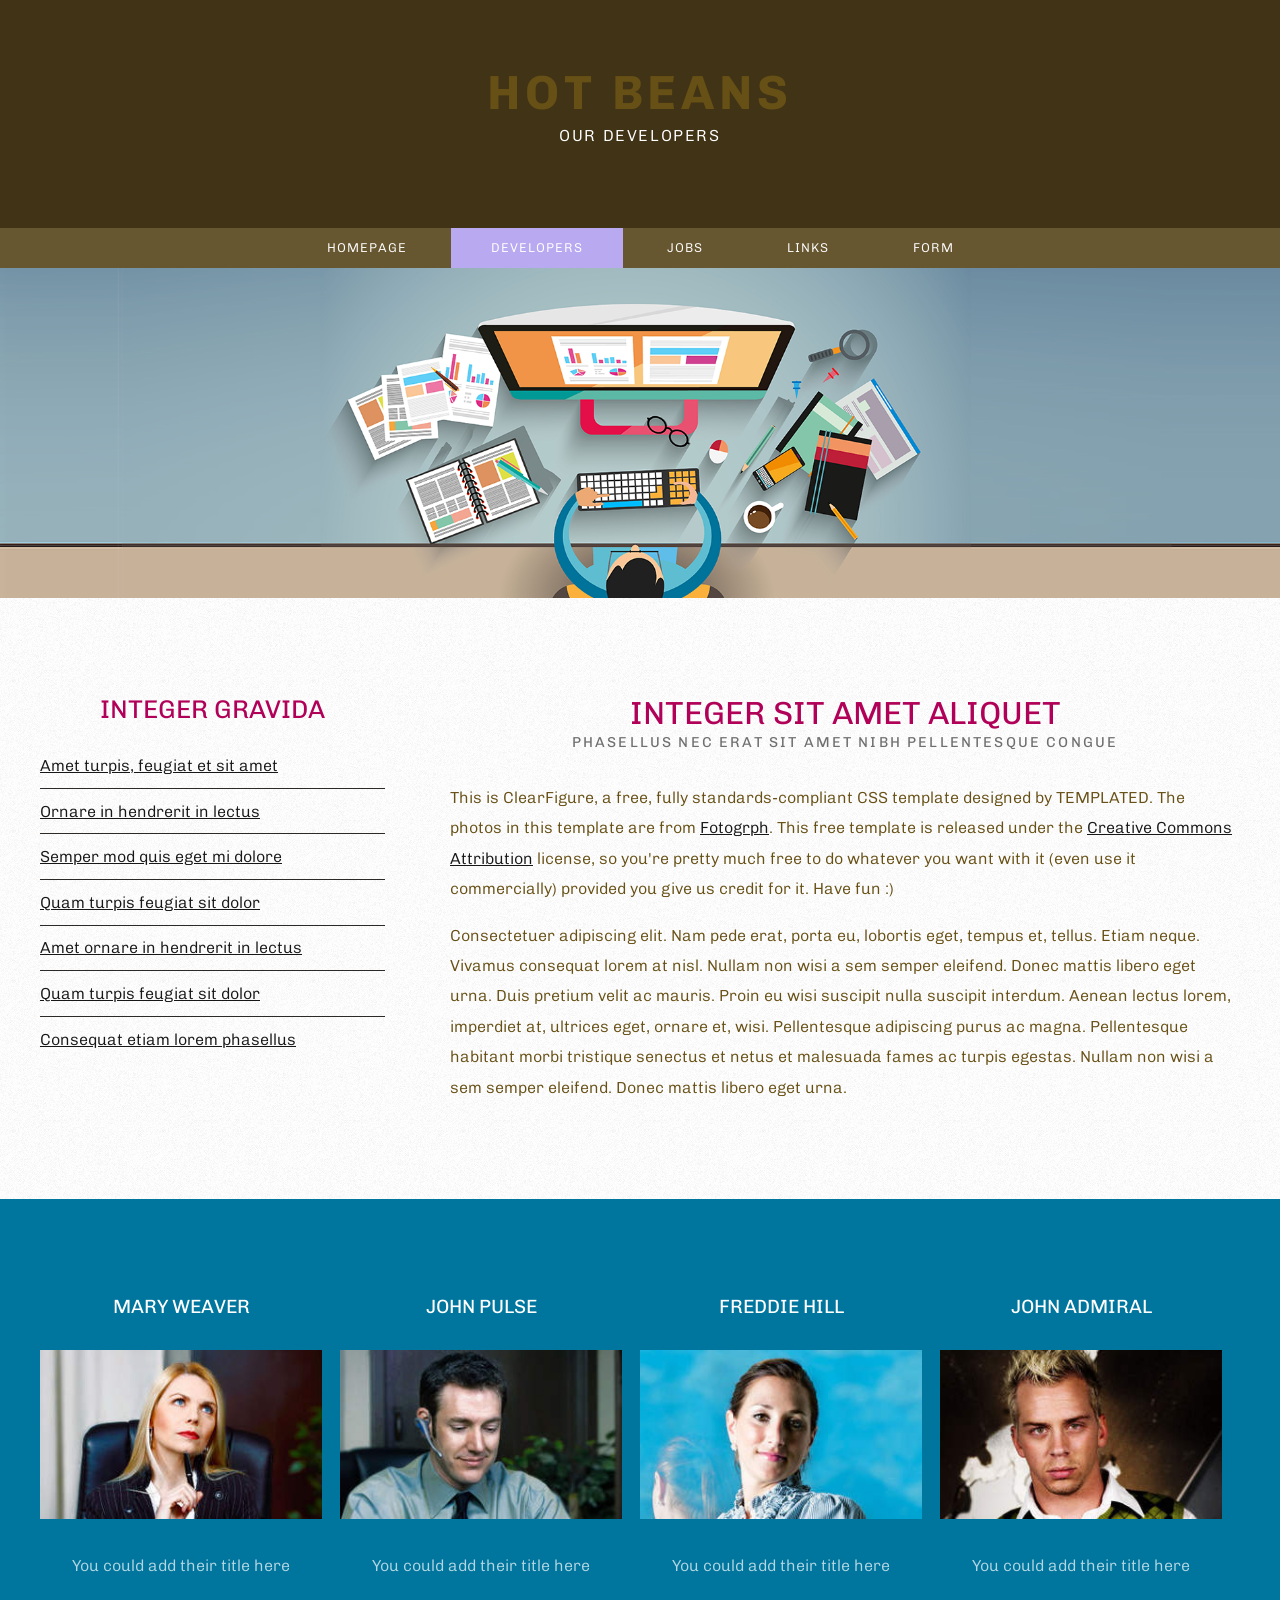
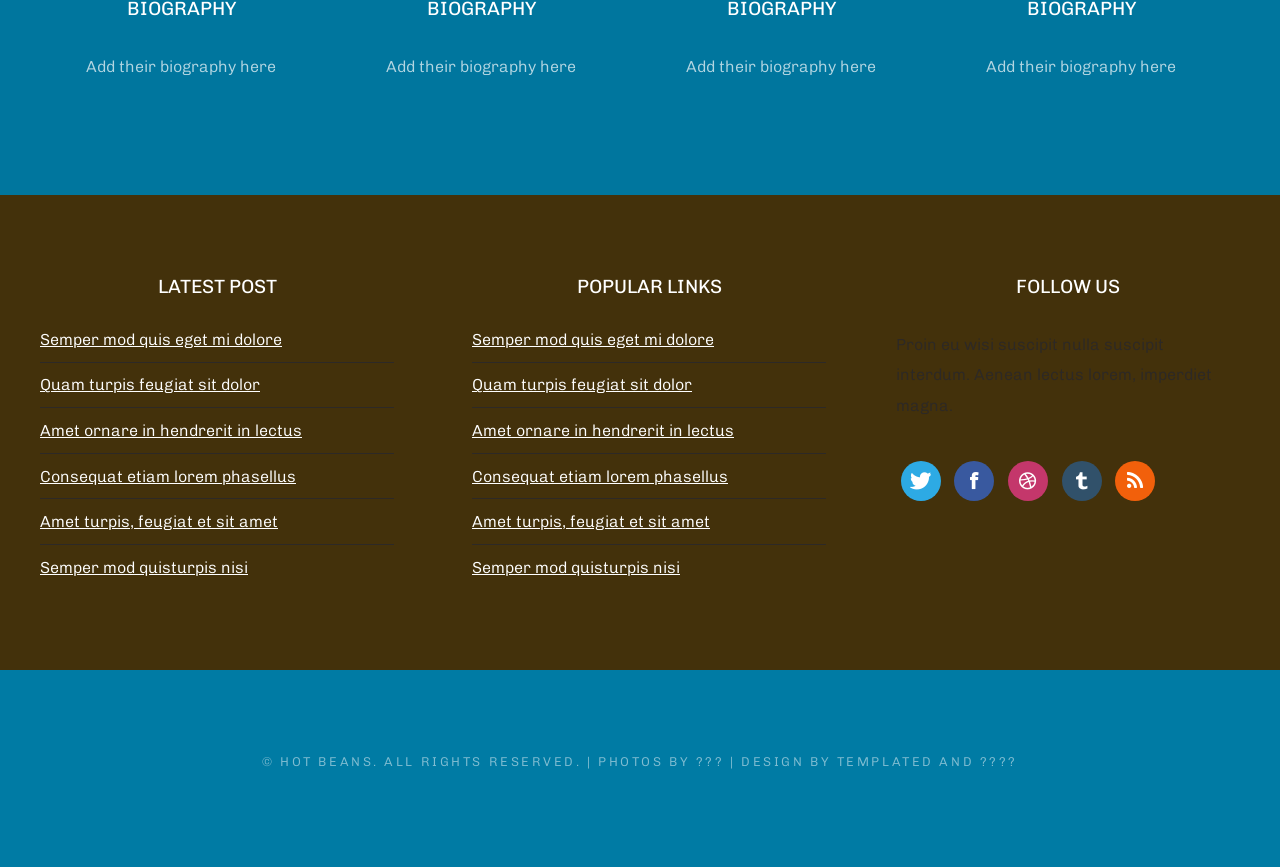
==== Developers.html @ 42147d0a "Add files via upload" ====
<!DOCTYPE html>
<!--
Design by TEMPLATED
http://templated.co
Released for free under the Creative Commons Attribution License

Name       : ClearFigure 
Description: A two-column, fixed-width design with dark color scheme.
Version    : 1.0
Released   : 20140310
-->
<html lang="en">
<head>
<meta http-equiv="Content-Type" content="text/html; charset=utf-8">
<title>Developers</title>
<meta name="keywords" content="">
<meta name="description" content="">
<link href="http://fonts.googleapis.com/css?family=Chivo:400,900" rel="stylesheet">
<link href="default.css" rel="stylesheet" type="text/css" media="all">
<link href="fonts.css" rel="stylesheet" type="text/css" media="all">
</head>
<body>
<div id="wrapper">
	<div id="header-wrapper">
		<div id="header" class="container">
			<div id="logo">
				<h1>Hot Beans</h1>
				<p>Our Developers</p>
			</div>
		</div>
	</div>
	<div id="menu-wrapper">
		<div id="menu" class="container">
			<ul>
				<li><a href="index.html">Homepage</a></li>
				<li class="current_page_item"><a href="Developers.html">Developers</a></li>
				<li><a href="Jobs.html">Jobs</a></li>
				<li><a href="Links.html">Links</a></li>
				<li><a href="Form.html">Form</a></li>
			</ul>
		</div>
		<!-- end #menu --> 
	</div>
	<div id="banner"></div>
	<div id="page" class="container">
		<div id="content">
			<div class="title">
				<h2>Integer sit amet aliquet</h2>
				<span class="byline">Phasellus nec erat sit amet nibh pellentesque congue</span> </div>
			<p>This is ClearFigure, a free, fully standards-compliant CSS template designed by TEMPLATED. The photos in this template are from <a href="http://fotogrph.com/"> Fotogrph</a>. This free template is released under the <a href="http://templated.co/license">Creative Commons Attribution</a> license, so you're pretty much free to do whatever you want with it (even use it commercially) provided you give us credit for it. Have fun :) </p>
			<p>Consectetuer adipiscing elit. Nam pede erat, porta eu, lobortis eget, tempus et, tellus. Etiam neque. Vivamus consequat lorem at nisl. Nullam non wisi a sem semper eleifend. Donec mattis libero eget urna. Duis pretium velit ac mauris. Proin eu wisi suscipit nulla suscipit interdum. Aenean lectus lorem, imperdiet at, ultrices eget, ornare et, wisi. Pellentesque adipiscing purus ac magna. Pellentesque habitant morbi tristique senectus et netus et malesuada fames ac turpis egestas.  Nullam non wisi a sem semper eleifend. Donec mattis libero eget urna. </p>
		</div>
		<div id="sidebar">
			<div class="box2">
				<div class="title">
					<h2>Integer gravida</h2>
				</div>
				<ul class="style2">
					<li><a href="#">Amet turpis, feugiat et sit amet</a></li>
					<li><a href="#">Ornare in hendrerit in lectus</a></li>
					<li><a href="#">Semper mod quis eget mi dolore</a></li>
					<li><a href="#">Quam turpis feugiat sit dolor</a></li>
					<li><a href="#">Amet ornare in hendrerit in lectus</a></li>
					<li><a href="#">Quam turpis feugiat sit dolor</a></li>
					<li><a href="#">Consequat etiam lorem phasellus</a></li>
				</ul>
			</div>
		</div>
	</div>
</div>
	<div id="portfolio-wrapper">
		<div id="portfolio" class="container">
			<div class="column">
				<div class="title">
					<h2 id="MW">Mary Weaver</h2>
				</div>
				<a href="#" class="image image-full"><img src="images/pic02.jpg" alt=""></a>
				<p>You could add their title here</p>
		  
			<div class="title">
					<h2>Biography</h2>
			  </div>
				
			  <p>Add their biography here</p> 
			  </div>
				
			
		
				
			<div class="column">
				<div class="title">
					<h2 id="JP">John Pulse</h2>
				</div>
				<a href="#" class="image image-full"><img src="images/pic03.jpg" alt=""></a>
				<p>You could add their title here</p>
				 
			  <div class="title">
					<h2>Biography</h2>
				</div>
				
				<p>Add their biography here</p> 
				</div>
				
			
				
		
						
			<div class="column">
				<div class="title">
					<h2 id="FH">Freddie Hill</h2>
				</div>
				<a href="#" class="image image-full"><img src="images/pic04.jpg" alt=""></a>
				<p>You could add their title here</p>
				
			  <div class="title">
					<h2>Biography</h2>
				</div>
				
				<p>Add their biography here</p> 
				</div>
				
			
		
						
			<div class="column">
				<div class="title">
					<h2 id="JA">John Admiral</h2>
				</div>
				<a href="#" class="image image-full"><img src="images/pic05.jpg" alt=""></a>
				<p>You could add their title here</p>
				 
				<div class="title">
					<h2>Biography</h2>
				</div>
				
				<p>Add their biography here</p> </div>
				
		</div>
			
		</div>

	
	
<div id="footer-wrapper">
	<div id="footer" class="container">
		<div id="box1">
			<div class="title">
				<h2>Latest Post</h2>
			</div>
			<ul class="style1">
				<li><a href="#">Semper mod quis eget mi dolore</a></li>
				<li><a href="#">Quam turpis feugiat sit dolor</a></li>
				<li><a href="#">Amet ornare in hendrerit in lectus</a></li>
				<li><a href="#">Consequat etiam lorem phasellus</a></li>
				<li><a href="#">Amet turpis, feugiat et sit amet</a></li>
				<li><a href="#">Semper mod quisturpis nisi</a></li>
			</ul>
		</div>
		<div id="box2">
			<div class="title">
				<h2>Popular Links</h2>
			</div>
			<ul class="style1">
				<li><a href="#">Semper mod quis eget mi dolore</a></li>
				<li><a href="#">Quam turpis feugiat sit dolor</a></li>
				<li><a href="#">Amet ornare in hendrerit in lectus</a></li>
				<li><a href="#">Consequat etiam lorem phasellus</a></li>
				<li><a href="#">Amet turpis, feugiat et sit amet</a></li>
				<li><a href="#">Semper mod quisturpis nisi</a></li>
			</ul>
		</div>
		<div id="box3">
			<div class="title">
				<h2>Follow Us</h2>
			</div>
			<p>Proin eu wisi suscipit nulla suscipit interdum. Aenean lectus lorem, imperdiet magna.</p>
			<ul class="contact">
				<li><a href="#" class="icon icon-twitter"><span>Twitter</span></a></li>
				<li><a href="#" class="icon icon-facebook"><span>Facebook</span></a></li>
				<li><a href="#" class="icon icon-dribbble"><span>Dribbble</span></a></li>
				<li><a href="#" class="icon icon-tumblr"><span>Tumblr</span></a></li>
				<li><a href="#" class="icon icon-rss"><span>Pinterest</span></a></li>
			</ul>
		</div>
	</div>
</div>

<div id="copyright" class="container">
	<p>&copy; Hot Beans. All rights reserved. | Photos by ??? | Design by TEMPLATED and ????</p>
</div>
	
</body>
</html>
---- default.css ----
html, body {
	height: 100%;
	
}

body {
    margin: 0px;
    padding: 0px;
    background-color: #007BA4;
    font-family: 'Chivo', sans-serif;
    font-size: 12pt;
    font-weight: 300;
    color: #675015;
}


h1, h2, h3 {
	margin: 0;
	padding: 0;
}

p, ol, ul {
	margin-top: 0px;
}

p {
	line-height: 190%;
}

a {
	color: #171717;
}

a:hover {
	text-decoration: none;
}

a img {
	border: none;
}

	.image
	{
		display: inline-block;
	}
	
		.image img
		{
			display: block;
			width: 100%;
		}

	.image-full
	{
		display: block;
		width: 100%;
		margin: 0 0 2em 0;
	}
	
	.image-left
	{
		float: left;
		margin: 0 2em 2em 0;
	}
	
	.image-centered
	{
		display: block;
		margin: 0 0 2em 0;
	}

		.image-centered img
		{
			margin: 0 auto;
			width: auto;
		}

hr {
	display: none;
}


/*********************************************************************************/
/* List Styles                                                                   */
/*********************************************************************************/

	ul.style1
	{
		margin: 0;
		padding: 0;
		list-style: none;
	}
	
	ul.style1 li
	{
		border-top: solid 1px #2D2926;
		padding: 0.80em 0;
	}
	
	ul.style1 li:first-child
	{
		border-top: 0;
		padding-top: 0;
	}

	ul.style2
	{
		margin: 0;
		padding: 0;
		list-style: none;
	}
	
	ul.style2 li
	{
		border-top: solid 1px #2D2926;
		padding: 0.80em 0;
	}
	
	ul.style2 li:first-child
	{
		border-top: 0;
		padding-top: 0;
	}

/*********************************************************************************/
/* Social Icon Styles                                                            */
/*********************************************************************************/

	ul.contact
	{
		margin: 0;
		padding: 1.5em 0em 2.5em 0em;
		list-style: none;
	}
	
	ul.contact li
	{
		display: inline-block;
		padding: 0em 0.30em;
		font-size: 1em;
	}
	
	ul.contact li span
	{
		display: none;
		margin: 0;
		padding: 0;
	}
	
	ul.contact li a
	{
		color: #FFF;
	}
	
	ul.contact li a:before
	{
		display: inline-block;
		background: #3f3f3f;
		width: 40px;
		height: 40px;
		line-height: 40px;
		border-radius: 20px;
		text-align: center;
		color: #FFFFFF;
	}
	
	ul.contact li a.icon-twitter:before { background: #2DAAE4; }
	ul.contact li a.icon-facebook:before { background: #39599F; }
	ul.contact li a.icon-dribbble:before { background: #C4376B;	}
	ul.contact li a.icon-tumblr:before { background: #31516A; }
	ul.contact li a.icon-rss:before { background: #F2600B; }


/*********************************************************************************/
/* Heading Titles                                                                */
/*********************************************************************************/

	.title
	{
    margin-bottom: 2em;
    text-transform: uppercase;
    text-align: center;
	}

	.title h2
	{
		font-weight: 400;
		font-size: 2em;
		color: #B10058;
	}
	
	.title .byline
	{
		letter-spacing: 0.15em;
		text-transform: uppercase;
		font-weight: 400;
		font-size: 0.90em;
		color: #6F6F6F;
	}

/** WRAPPER */

#wrapper {
	background: #FFFFFF url(images/bg01.png) repeat;
}

#footer-wrapper
{
	background: #0F0F0F;
}

.container {
	width: 1200px;
	margin: 0px auto;
}

.clearfix {
	clear: both;
}


/*********************************************************************************/
/* Wrappers                                                                      */
/*********************************************************************************/

#header-wrapper
{
    overflow: hidden;
    background-size: 100%;
    padding: 2em 0em 2em 0em;
    background-color: #413316;
}


/*********************************************************************************/
/* Header                                                                        */
/*********************************************************************************/

	#header 
	{
		position: relative;
		overflow: hidden;
		text-align: center;
	}

/*********************************************************************************/
/* Logo                                                                          */
/*********************************************************************************/

	#logo 
	{
		width: 500px;
		height: 100px;
		margin: 0 auto;
		padding: 2em 0em;
		text-transform: uppercase;
	}
	
	#logo h1
	{
		letter-spacing: 0.10em;
		font-size: 3em;
	}
	
	#logo p 
	{
		letter-spacing: 0.10em;
		color: #FFF;
	}
	

/*********************************************************************************/
/* Banner                                                                        */
/*********************************************************************************/

	#banner 
	{
    overflow: hidden;
    height: 330px;
    background-repeat: no-repeat;
    background-position: 0px -27px;
    background-image: url(images/banner5.png);
    background-size: cover;
	}
	
	#banner .image
	{
	}
	

/** MENU */

#menu-wrapper
{
    background-color: #675730;
    max-height: 40px;
}

#menu {
	overflow: hidden;
	height: 100px;
}

#menu ul {
    margin: 0;
    padding: 0px 0px 0px 0px;
    list-style: none;
    line-height: normal;
    text-align: center;
    max-height: 40px;
}

#menu li {
    display: inline-block;
    max-height: 40px;
}

#menu a {
    display: block;
    letter-spacing: 1px;
    padding: 0px 40px;
    text-decoration: none;
    text-align: center;
    text-transform: uppercase;
    font-size: 0.80em;
    line-height: 40px;
    border: none;
    color: #FFF;
    max-height: 40px;
}

#menu a:hover, #menu .current_page_item a {
	text-decoration: none;
}

#menu .current_page_item a {
	background: #B9A9F0;
}

/** PAGE */

#page
{
	position: relative;
	overflow: hidden;
	padding: 6em 0em 5em 0em;
}

/** CONTENT */

#content
{
	float: right;
	width: 790px;
}

/*********************************************************************************/
/* Sidebar                                                                       */
/*********************************************************************************/

	#sidebar
	{
		float: left;
		width: 345px;
	}
	
	#sidebar .title h2
	{
		font-size: 1.6em;
	}
	
	#sidebar .box1
	{
		margin-bottom: 3em;
	}


/*********************************************************************************/
/* Copyright                                                                     */
/*********************************************************************************/

	#copyright
	{
		overflow: hidden;
		padding: 5em 0em;
		text-align: center;
	}
	
	#copyright p
	{
		letter-spacing: 0.20em;
		text-align: center;
		text-transform: uppercase;
		font-size: 0.80em;
		color: rgba(255,255,255,.5);
	}
	
	#copyright a
	{
		text-decoration: none;
		color: rgba(255,255,255,.7);
	}

/*********************************************************************************/
/* Welcome                                                                       */
/*********************************************************************************/

	#welcome
	{
		overflow: hidden;
		padding: 5em 0em;
		border-bottom: 1px solid #E5E5E5;
		text-align: center;
	}
	
	#welcome h2
	{
		letter-spacing: 0.20em;
		text-transform: uppercase;
		font-size: 2.6em;
	}
	
	#welcome p
	{
		font-size: 1.3em;
	}

	#welcome .byline
	{
		display: block;
		padding: 0em 0em 1.5em 0em;
		letter-spacing: 0.15em;
		text-transform: uppercase;
		font-weight: 400;
		font-size: 1.2em;
		color: #6F6F6F;
	}

/*********************************************************************************/
/* Portfolio                                                                     */
/*********************************************************************************/

	#portfolio-wrapper
	{
		background: rgba(0,0,0,.04);
		padding: 6em 0em;
		color: rgba(255,255,255,.7);
	}
	
	#portfolio
	{
		overflow: hidden;
	}
	
	#portfolio .title h2
	{
		font-size: 1.2em;
		color: #FFF;
	}

	#portfolio .byline
	{
		font-size: 1em;
		color: #EEA7C1;
	}
	
	
	.column
	{
		width: 282px;
	}
	
.column {
    float: left;
    margin-right: 18px;
	}
	
	
/*********************************************************************************/
/* Footer                                                                        */
/*********************************************************************************/
	
	#footer-wrapper
	{
		overflow: hidden;
		padding: 5em 0em;
		background: #43310B;
	}

	#footer
	{
		color: #2D2926;
	}
	
	#footer .title h2
	{
		font-weight: 400;
		font-size: 1.2em;
		color: #FFFFFF;
	}

	#footer .title
	{
		border-color: #2D2926 !important;
	}
	
	#footer .style1 li
	{
		border-color: #2D2926 !important;
	}
	
	#footer .style1 a
	{
		font-size:1em;
		color: #FFFFFF;
	}
	
	#box1
	{
		float: left;
		width: 354px;
		margin-right: 24px;
		padding-right: 30px;
	}
	
	#box2
	{
		float: left;
		width: 354px;
		margin-left: 24px;
		padding-right: 30px;
	}
	
	#box3
	{
		float: right;
		width: 344px;
		padding-left: 40px;
	}

















	ul li a {
}
.column p {
    text-align: center;
}
.column .button {
    /* [disabled]text-align: center; */
    margin-left: 0px;
    position: relative;
    left: 30px;
}
---- fonts.css ----
@charset 'UTF-8';

@font-face
{
	font-family: 'FontAwesome';
	src: url('fonts/fontawesome-webfont.eot?v=3.0.1');
	src: url('fonts/fontawesome-webfont.eot?#iefix&v=3.0.1') format('embedded-opentype'),
	     url('fonts/fontawesome-webfont.woff?v=3.0.1') format('woff'),
	     url('fonts/fontawesome-webfont.ttf?v=3.0.1') format('truetype'),
	     url('fonts/fontawesome-webfont.svg#FontAwesome') format('svg');
	font-weight: normal;
	font-style: normal;
}

@font-face
{
	font-family: 'Font-Awesome-Social';
	src: url('fonts/fontawesome-social-webfont.eot');
	src: url('fonts/fontawesome-social-webfont.eot?#iefix') format('embedded-opentype'),
	     url('fonts/fontawesome-social-webfont.woff') format('woff'),
		 url('fonts/fontawesome-social-webfont.ttf') format('truetype'),
		 url('fonts/fontawesome-social-webfont.svg#Font-Awesome-More') format('svg');
	font-weight: normal;
	font-style: normal;
}

/*********************************************************************************/
/* Icons                                                                         */
/*********************************************************************************/

	/*
		Powered by:
		
		Font Awesome (http://fortawesome.github.com/Font-Awesome/)
		Font Awesome More (http://gregoryloucas.github.com/Font-Awesome-More/)
	*/

	.icon
	{
		text-decoration: none;
	}

		.icon:before
		{
			font-size: 1.25em;
			text-decoration: none;
			font-family: FontAwesome;
			font-weight: normal;
			font-style: normal;
			-webkit-text-rendering: optimizeLegibility;
			-moz-text-rendering: optimizeLegibility;
			-ms-text-rendering: optimizeLegibility;
			-o-text-rendering: optimizeLegibility;
			text-rendering: optimizeLegibility;
			-webkit-font-smoothing: antialiased;
			-moz-font-smoothing: antialiased;
			-ms-font-smoothing: antialiased;
			-o-font-smoothing: antialiased;
			font-smoothing: antialiased;
			-webkit-font-feature-settings: "liga" 1, "dlig" 1;
			-moz-font-feature-settings: "liga=1, dlig=1";
			-ms-font-feature-settings: "liga" 1, "dlig" 1;
			-o-font-feature-settings: "liga" 1, "dlig" 1;
			font-feature-settings: "liga" 1, "dlig" 1;
		}

		.icon-glass:before                { content: "\f000"; }
		.icon-music:before                { content: "\f001"; }
		.icon-search:before               { content: "\f002"; }
		.icon-envelope:before             { content: "\f003"; }
		.icon-heart:before                { content: "\f004"; }
		.icon-star:before                 { content: "\f005"; }
		.icon-star-empty:before           { content: "\f006"; }
		.icon-user:before                 { content: "\f007"; }
		.icon-film:before                 { content: "\f008"; }
		.icon-th-large:before             { content: "\f009"; }
		.icon-th:before                   { content: "\f00a"; }
		.icon-th-list:before              { content: "\f00b"; }
		.icon-ok:before                   { content: "\f00c"; }
		.icon-remove:before               { content: "\f00d"; }
		.icon-zoom-in:before              { content: "\f00e"; }

		.icon-zoom-out:before             { content: "\f010"; }
		.icon-off:before                  { content: "\f011"; }
		.icon-signal:before               { content: "\f012"; }
		.icon-cog:before                  { content: "\f013"; }
		.icon-trash:before                { content: "\f014"; }
		.icon-home:before                 { content: "\f015"; }
		.icon-file:before                 { content: "\f016"; }
		.icon-time:before                 { content: "\f017"; }
		.icon-road:before                 { content: "\f018"; }
		.icon-download-alt:before         { content: "\f019"; }
		.icon-download:before             { content: "\f01a"; }
		.icon-upload:before               { content: "\f01b"; }
		.icon-inbox:before                { content: "\f01c"; }
		.icon-play-circle:before          { content: "\f01d"; }
		.icon-repeat:before               { content: "\f01e"; }

		/* \f020 doesn't work in Safari. all shifted one down */
		.icon-refresh:before              { content: "\f021"; }
		.icon-list-alt:before             { content: "\f022"; }
		.icon-lock:before                 { content: "\f023"; }
		.icon-flag:before                 { content: "\f024"; }
		.icon-headphones:before           { content: "\f025"; }
		.icon-volume-off:before           { content: "\f026"; }
		.icon-volume-down:before          { content: "\f027"; }
		.icon-volume-up:before            { content: "\f028"; }
		.icon-qrcode:before               { content: "\f029"; }
		.icon-barcode:before              { content: "\f02a"; }
		.icon-tag:before                  { content: "\f02b"; }
		.icon-tags:before                 { content: "\f02c"; }
		.icon-book:before                 { content: "\f02d"; }
		.icon-bookmark:before             { content: "\f02e"; }
		.icon-print:before                { content: "\f02f"; }

		.icon-camera:before               { content: "\f030"; }
		.icon-font:before                 { content: "\f031"; }
		.icon-bold:before                 { content: "\f032"; }
		.icon-italic:before               { content: "\f033"; }
		.icon-text-height:before          { content: "\f034"; }
		.icon-text-width:before           { content: "\f035"; }
		.icon-align-left:before           { content: "\f036"; }
		.icon-align-center:before         { content: "\f037"; }
		.icon-align-right:before          { content: "\f038"; }
		.icon-align-justify:before        { content: "\f039"; }
		.icon-list:before                 { content: "\f03a"; }
		.icon-indent-left:before          { content: "\f03b"; }
		.icon-indent-right:before         { content: "\f03c"; }
		.icon-facetime-video:before       { content: "\f03d"; }
		.icon-picture:before              { content: "\f03e"; }

		.icon-pencil:before               { content: "\f040"; }
		.icon-map-marker:before           { content: "\f041"; }
		.icon-adjust:before               { content: "\f042"; }
		.icon-tint:before                 { content: "\f043"; }
		.icon-edit:before                 { content: "\f044"; }
		.icon-share:before                { content: "\f045"; }
		.icon-check:before                { content: "\f046"; }
		.icon-move:before                 { content: "\f047"; }
		.icon-step-backward:before        { content: "\f048"; }
		.icon-fast-backward:before        { content: "\f049"; }
		.icon-backward:before             { content: "\f04a"; }
		.icon-play:before                 { content: "\f04b"; }
		.icon-pause:before                { content: "\f04c"; }
		.icon-stop:before                 { content: "\f04d"; }
		.icon-forward:before              { content: "\f04e"; }

		.icon-fast-forward:before         { content: "\f050"; }
		.icon-step-forward:before         { content: "\f051"; }
		.icon-eject:before                { content: "\f052"; }
		.icon-chevron-left:before         { content: "\f053"; }
		.icon-chevron-right:before        { content: "\f054"; }
		.icon-plus-sign:before            { content: "\f055"; }
		.icon-minus-sign:before           { content: "\f056"; }
		.icon-remove-sign:before          { content: "\f057"; }
		.icon-ok-sign:before              { content: "\f058"; }
		.icon-question-sign:before        { content: "\f059"; }
		.icon-info-sign:before            { content: "\f05a"; }
		.icon-screenshot:before           { content: "\f05b"; }
		.icon-remove-circle:before        { content: "\f05c"; }
		.icon-ok-circle:before            { content: "\f05d"; }
		.icon-ban-circle:before           { content: "\f05e"; }

		.icon-arrow-left:before           { content: "\f060"; }
		.icon-arrow-right:before          { content: "\f061"; }
		.icon-arrow-up:before             { content: "\f062"; }
		.icon-arrow-down:before           { content: "\f063"; }
		.icon-share-alt:before            { content: "\f064"; }
		.icon-resize-full:before          { content: "\f065"; }
		.icon-resize-small:before         { content: "\f066"; }
		.icon-plus:before                 { content: "\f067"; }
		.icon-minus:before                { content: "\f068"; }
		.icon-asterisk:before             { content: "\f069"; }
		.icon-exclamation-sign:before     { content: "\f06a"; }
		.icon-gift:before                 { content: "\f06b"; }
		.icon-leaf:before                 { content: "\f06c"; }
		.icon-fire:before                 { content: "\f06d"; }
		.icon-eye-open:before             { content: "\f06e"; }

		.icon-eye-close:before            { content: "\f070"; }
		.icon-warning-sign:before         { content: "\f071"; }
		.icon-plane:before                { content: "\f072"; }
		.icon-calendar:before             { content: "\f073"; }
		.icon-random:before               { content: "\f074"; }
		.icon-comment:before              { content: "\f075"; }
		.icon-magnet:before               { content: "\f076"; }
		.icon-chevron-up:before           { content: "\f077"; }
		.icon-chevron-down:before         { content: "\f078"; }
		.icon-retweet:before              { content: "\f079"; }
		.icon-shopping-cart:before        { content: "\f07a"; }
		.icon-folder-close:before         { content: "\f07b"; }
		.icon-folder-open:before          { content: "\f07c"; }
		.icon-resize-vertical:before      { content: "\f07d"; }
		.icon-resize-horizontal:before    { content: "\f07e"; }

		.icon-bar-chart:before            { content: "\f080"; }
		.icon-twitter-sign:before         { content: "\f081"; }
		.icon-facebook-sign:before        { content: "\f082"; }
		.icon-camera-retro:before         { content: "\f083"; }
		.icon-key:before                  { content: "\f084"; }
		.icon-cogs:before                 { content: "\f085"; }
		.icon-comments:before             { content: "\f086"; }
		.icon-thumbs-up:before            { content: "\f087"; }
		.icon-thumbs-down:before          { content: "\f088"; }
		.icon-star-half:before            { content: "\f089"; }
		.icon-heart-empty:before          { content: "\f08a"; }
		.icon-signout:before              { content: "\f08b"; }
		.icon-linkedin-sign:before        { content: "\f08c"; }
		.icon-pushpin:before              { content: "\f08d"; }
		.icon-external-link:before        { content: "\f08e"; }

		.icon-signin:before               { content: "\f090"; }
		.icon-trophy:before               { content: "\f091"; }
		.icon-github-sign:before          { content: "\f092"; }
		.icon-upload-alt:before           { content: "\f093"; }
		.icon-lemon:before                { content: "\f094"; }
		.icon-phone:before                { content: "\f095"; }
		.icon-check-empty:before          { content: "\f096"; }
		.icon-bookmark-empty:before       { content: "\f097"; }
		.icon-phone-sign:before           { content: "\f098"; }
		.icon-twitter:before              { content: "\f099"; }
		.icon-facebook:before             { content: "\f09a"; }
		.icon-github:before               { content: "\f09b"; }
		.icon-unlock:before               { content: "\f09c"; }
		.icon-credit-card:before          { content: "\f09d"; }
		.icon-rss:before                  { content: "\f09e"; }

		.icon-hdd:before                  { content: "\f0a0"; }
		.icon-bullhorn:before             { content: "\f0a1"; }
		.icon-bell:before                 { content: "\f0a2"; }
		.icon-certificate:before          { content: "\f0a3"; }
		.icon-hand-right:before           { content: "\f0a4"; }
		.icon-hand-left:before            { content: "\f0a5"; }
		.icon-hand-up:before              { content: "\f0a6"; }
		.icon-hand-down:before            { content: "\f0a7"; }
		.icon-circle-arrow-left:before    { content: "\f0a8"; }
		.icon-circle-arrow-right:before   { content: "\f0a9"; }
		.icon-circle-arrow-up:before      { content: "\f0aa"; }
		.icon-circle-arrow-down:before    { content: "\f0ab"; }
		.icon-globe:before                { content: "\f0ac"; }
		.icon-wrench:before               { content: "\f0ad"; }
		.icon-tasks:before                { content: "\f0ae"; }

		.icon-filter:before               { content: "\f0b0"; }
		.icon-briefcase:before            { content: "\f0b1"; }
		.icon-fullscreen:before           { content: "\f0b2"; }

		.icon-group:before                { content: "\f0c0"; }
		.icon-link:before                 { content: "\f0c1"; }
		.icon-cloud:before                { content: "\f0c2"; }
		.icon-beaker:before               { content: "\f0c3"; }
		.icon-cut:before                  { content: "\f0c4"; }
		.icon-copy:before                 { content: "\f0c5"; }
		.icon-paper-clip:before           { content: "\f0c6"; }
		.icon-save:before                 { content: "\f0c7"; }
		.icon-sign-blank:before           { content: "\f0c8"; }
		.icon-reorder:before              { content: "\f0c9"; }
		.icon-list-ul:before              { content: "\f0ca"; }
		.icon-list-ol:before              { content: "\f0cb"; }
		.icon-strikethrough:before        { content: "\f0cc"; }
		.icon-underline:before            { content: "\f0cd"; }
		.icon-table:before                { content: "\f0ce"; }

		.icon-magic:before                { content: "\f0d0"; }
		.icon-truck:before                { content: "\f0d1"; }
		.icon-pinterest:before            { content: "\f0d2"; }
		.icon-pinterest-sign:before       { content: "\f0d3"; }
		.icon-google-plus-sign:before     { content: "\f0d4"; }
		.icon-google-plus:before          { content: "\f0d5"; }
		.icon-money:before                { content: "\f0d6"; }
		.icon-caret-down:before           { content: "\f0d7"; }
		.icon-caret-up:before             { content: "\f0d8"; }
		.icon-caret-left:before           { content: "\f0d9"; }
		.icon-caret-right:before          { content: "\f0da"; }
		.icon-columns:before              { content: "\f0db"; }
		.icon-sort:before                 { content: "\f0dc"; }
		.icon-sort-down:before            { content: "\f0dd"; }
		.icon-sort-up:before              { content: "\f0de"; }

		.icon-envelope-alt:before         { content: "\f0e0"; }
		.icon-linkedin:before             { content: "\f0e1"; }
		.icon-undo:before                 { content: "\f0e2"; }
		.icon-legal:before                { content: "\f0e3"; }
		.icon-dashboard:before            { content: "\f0e4"; }
		.icon-comment-alt:before          { content: "\f0e5"; }
		.icon-comments-alt:before         { content: "\f0e6"; }
		.icon-bolt:before                 { content: "\f0e7"; }
		.icon-sitemap:before              { content: "\f0e8"; }
		.icon-umbrella:before             { content: "\f0e9"; }
		.icon-paste:before                { content: "\f0ea"; }
		.icon-lightbulb:before            { content: "\f0eb"; }
		.icon-exchange:before             { content: "\f0ec"; }
		.icon-cloud-download:before       { content: "\f0ed"; }
		.icon-cloud-upload:before         { content: "\f0ee"; }

		.icon-user-md:before              { content: "\f0f0"; }
		.icon-stethoscope:before          { content: "\f0f1"; }
		.icon-suitcase:before             { content: "\f0f2"; }
		.icon-bell-alt:before             { content: "\f0f3"; }
		.icon-coffee:before               { content: "\f0f4"; }
		.icon-food:before                 { content: "\f0f5"; }
		.icon-file-alt:before             { content: "\f0f6"; }
		.icon-building:before             { content: "\f0f7"; }
		.icon-hospital:before             { content: "\f0f8"; }
		.icon-ambulance:before            { content: "\f0f9"; }
		.icon-medkit:before               { content: "\f0fa"; }
		.icon-fighter-jet:before          { content: "\f0fb"; }
		.icon-beer:before                 { content: "\f0fc"; }
		.icon-h-sign:before               { content: "\f0fd"; }
		.icon-plus-sign-alt:before        { content: "\f0fe"; }

		.icon-double-angle-left:before    { content: "\f100"; }
		.icon-double-angle-right:before   { content: "\f101"; }
		.icon-double-angle-up:before      { content: "\f102"; }
		.icon-double-angle-down:before    { content: "\f103"; }
		.icon-angle-left:before           { content: "\f104"; }
		.icon-angle-right:before          { content: "\f105"; }
		.icon-angle-up:before             { content: "\f106"; }
		.icon-angle-down:before           { content: "\f107"; }
		.icon-desktop:before              { content: "\f108"; }
		.icon-laptop:before               { content: "\f109"; }
		.icon-tablet:before               { content: "\f10a"; }
		.icon-mobile-phone:before         { content: "\f10b"; }
		.icon-circle-blank:before         { content: "\f10c"; }
		.icon-quote-left:before           { content: "\f10d"; }
		.icon-quote-right:before          { content: "\f10e"; }

		.icon-spinner:before              { content: "\f110"; }
		.icon-circle:before               { content: "\f111"; }
		.icon-reply:before                { content: "\f112"; }
		.icon-github-alt:before           { content: "\f113"; }
		.icon-folder-close-alt:before     { content: "\f114"; }
		.icon-folder-open-alt:before      { content: "\f115"; }

		.icon-blogger-sign:before,.icon-blogger:before,.icon-delicious:before,.icon-dribbble-sign:before,.icon-dribbble:before,.icon-dropbox:before,.icon-drupal:before,.icon-evernote-sign:before,.icon-evernote:before,.icon-flickr-sign:before,.icon-flickr:before,.icon-forrst-sign:before,.icon-forrst:before,.icon-foursquare-sign:before,.icon-foursquare:before,.icon-git-fork:before,.icon-hacker-news:before,.icon-instagram:before,.icon-lastfm-sign:before,.icon-lastfm:before,.icon-paypal:before,.icon-picasa-sign:before,.icon-picasa:before,.icon-reddit:before,.icon-share-this-sign:before,.icon-share-this:before,.icon-skype:before,.icon-soundcloud:before,.icon-spotify:before,.icon-stack-overflow:before,.icon-tumblr-sign:before,.icon-tumblr:before,.icon-vimeo-sign:before,.icon-vimeo:before,.icon-wordpress-sign:before,.icon-wordpress:before,.icon-yelp-sign:before,.icon-yelp:before,.icon-youtube-sign:before,.icon-youtube:before              {font-family:'Font-Awesome-Social'; }

		.icon-dropbox:before              { content: "\f300"; }
		.icon-drupal:before               { content: "\f301"; }
		.icon-git-fork:before             { content: "\f302"; }
		.icon-instagram:before            { content: "\f303"; }
		.icon-share-this-sign:before      { content: "\f304"; }
		.icon-share-this:before           { content: "\f305"; }
		.icon-foursquare-sign:before      { content: "\f306"; }
		.icon-foursquare:before           { content: "\f307"; }
		.icon-hacker-news:before          { content: "\f308"; }
		.icon-skype:before                { content: "\f309"; }
		.icon-spotify:before              { content: "\f30a"; }
		.icon-soundcloud:before           { content: "\f30b"; }
		.icon-paypal:before               { content: "\f30c"; }
		.icon-youtube-sign:before         { content: "\f30d"; }
		.icon-youtube:before              { content: "\f30e"; }
		.icon-reddit:before               { content: "\f30f"; }
		.icon-blogger-sign:before         { content: "\f310"; }
		.icon-blogger:before              { content: "\f311"; }
		.icon-dribbble-sign:before        { content: "\f312"; }
		.icon-dribbble:before             { content: "\f313"; }
		.icon-evernote-sign:before        { content: "\f314"; }
		.icon-evernote:before             { content: "\f315"; }
		.icon-flickr-sign:before          { content: "\f316"; }
		.icon-flickr:before               { content: "\f317"; }
		.icon-forrst-sign:before          { content: "\f318"; }
		.icon-forrst:before               { content: "\f319"; }
		.icon-delicious:before            { content: "\f31a"; }
		.icon-lastfm-sign:before          { content: "\f31b"; }
		.icon-lastfm:before               { content: "\f31c"; }
		.icon-picasa-sign:before          { content: "\f31d"; }
		.icon-picasa:before               { content: "\f31e"; }
		.icon-stack-overflow:before       { content: "\f320"; }
		.icon-tumblr-sign:before          { content: "\f321"; }
		.icon-tumblr:before               { content: "\f322"; }
		.icon-vimeo-sign:before           { content: "\f323"; }
		.icon-vimeo:before                { content: "\f324"; }
		.icon-wordpress-sign:before       { content: "\f325"; }
		.icon-wordpress:before            { content: "\f326"; }
		.icon-yelp-sign:before            { content: "\f327"; }
		.icon-yelp:before                 { content: "\f328"; }
		.icon-cloud-upload:before		  { content: "\f0ee"; }
		.icon-cloud-download:before		  { content: "\f0ed"; }
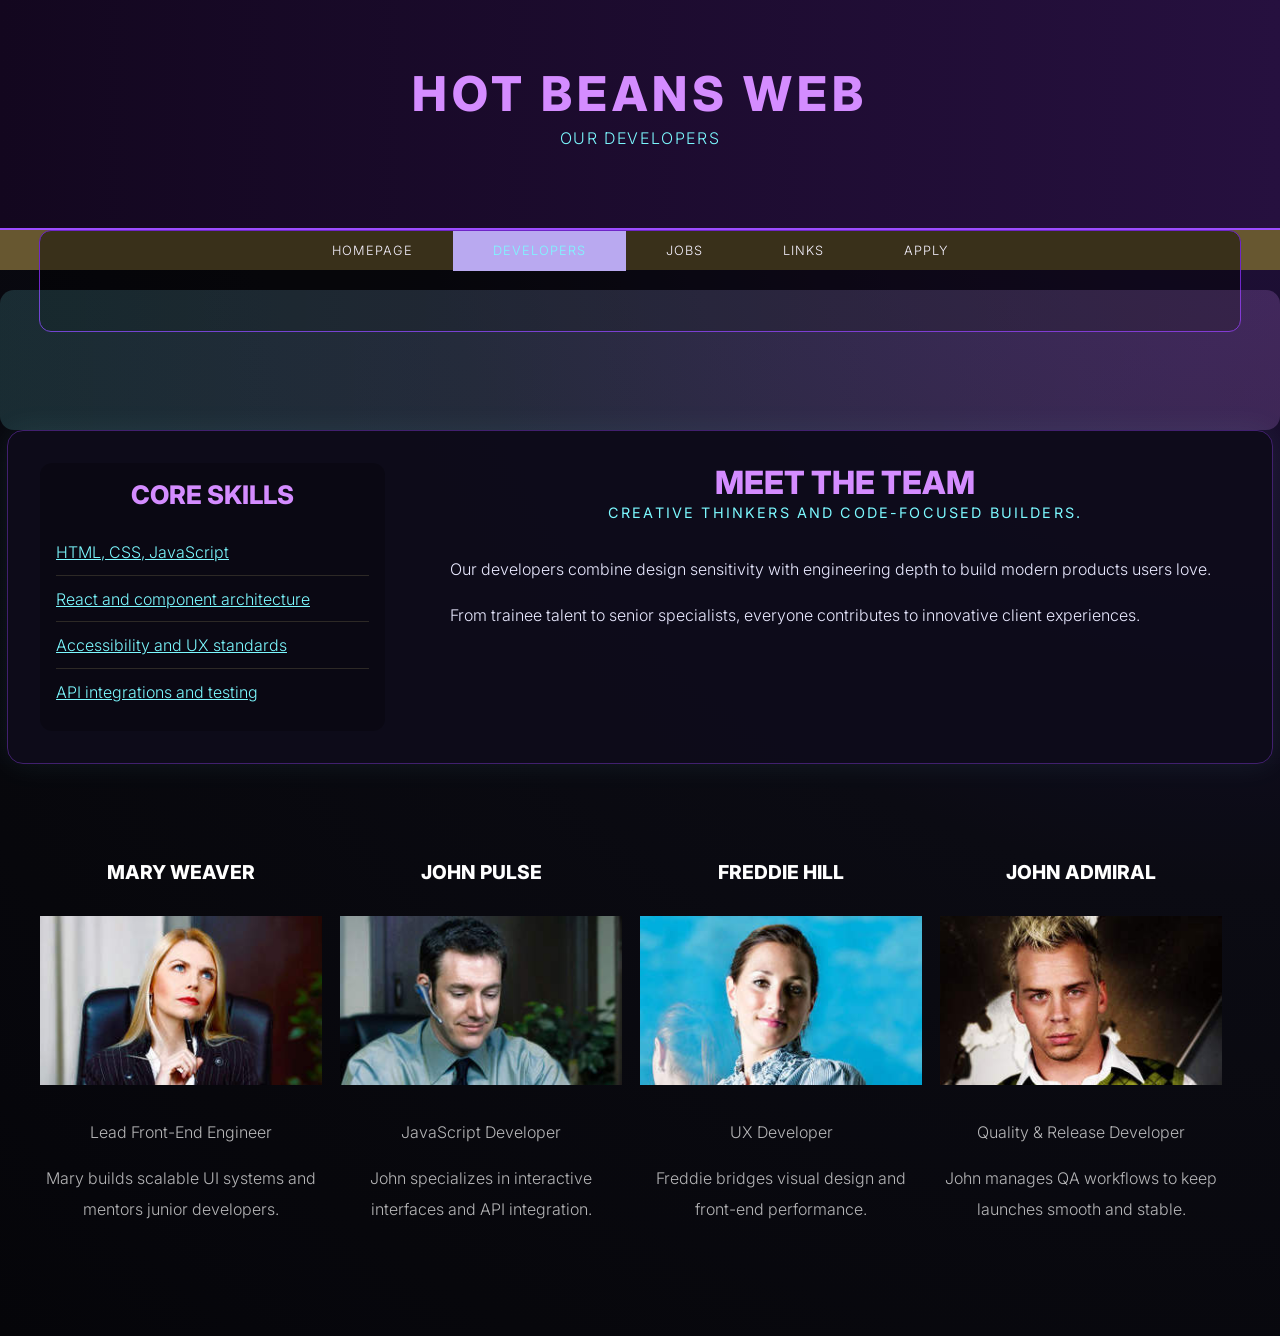
==== commit 14088999: "Redesign site with neon purple theme and move apply form page" ====
--- a/Developers.html
+++ b/Developers.html
@@ -1,193 +1,34 @@
-<!DOCTYPE html>
-<!--
-Design by TEMPLATED
-http://templated.co
-Released for free under the Creative Commons Attribution License
-
-Name       : ClearFigure 
-Description: A two-column, fixed-width design with dark color scheme.
-Version    : 1.0
-Released   : 20140310
--->
-<html lang="en">
-<head>
-<meta http-equiv="Content-Type" content="text/html; charset=utf-8">
-<title>Developers</title>
-<meta name="keywords" content="">
-<meta name="description" content="">
-<link href="http://fonts.googleapis.com/css?family=Chivo:400,900" rel="stylesheet">
-<link href="default.css" rel="stylesheet" type="text/css" media="all">
-<link href="fonts.css" rel="stylesheet" type="text/css" media="all">
-</head>
-<body>
-<div id="wrapper">
-	<div id="header-wrapper">
-		<div id="header" class="container">
-			<div id="logo">
-				<h1>Hot Beans</h1>
-				<p>Our Developers</p>
-			</div>
-		</div>
-	</div>
-	<div id="menu-wrapper">
-		<div id="menu" class="container">
-			<ul>
-				<li><a href="index.html">Homepage</a></li>
-				<li class="current_page_item"><a href="Developers.html">Developers</a></li>
-				<li><a href="Jobs.html">Jobs</a></li>
-				<li><a href="Links.html">Links</a></li>
-				<li><a href="Form.html">Form</a></li>
-			</ul>
-		</div>
-		<!-- end #menu --> 
-	</div>
-	<div id="banner"></div>
-	<div id="page" class="container">
-		<div id="content">
-			<div class="title">
-				<h2>Integer sit amet aliquet</h2>
-				<span class="byline">Phasellus nec erat sit amet nibh pellentesque congue</span> </div>
-			<p>This is ClearFigure, a free, fully standards-compliant CSS template designed by TEMPLATED. The photos in this template are from <a href="http://fotogrph.com/"> Fotogrph</a>. This free template is released under the <a href="http://templated.co/license">Creative Commons Attribution</a> license, so you're pretty much free to do whatever you want with it (even use it commercially) provided you give us credit for it. Have fun :) </p>
-			<p>Consectetuer adipiscing elit. Nam pede erat, porta eu, lobortis eget, tempus et, tellus. Etiam neque. Vivamus consequat lorem at nisl. Nullam non wisi a sem semper eleifend. Donec mattis libero eget urna. Duis pretium velit ac mauris. Proin eu wisi suscipit nulla suscipit interdum. Aenean lectus lorem, imperdiet at, ultrices eget, ornare et, wisi. Pellentesque adipiscing purus ac magna. Pellentesque habitant morbi tristique senectus et netus et malesuada fames ac turpis egestas.  Nullam non wisi a sem semper eleifend. Donec mattis libero eget urna. </p>
-		</div>
-		<div id="sidebar">
-			<div class="box2">
-				<div class="title">
-					<h2>Integer gravida</h2>
-				</div>
-				<ul class="style2">
-					<li><a href="#">Amet turpis, feugiat et sit amet</a></li>
-					<li><a href="#">Ornare in hendrerit in lectus</a></li>
-					<li><a href="#">Semper mod quis eget mi dolore</a></li>
-					<li><a href="#">Quam turpis feugiat sit dolor</a></li>
-					<li><a href="#">Amet ornare in hendrerit in lectus</a></li>
-					<li><a href="#">Quam turpis feugiat sit dolor</a></li>
-					<li><a href="#">Consequat etiam lorem phasellus</a></li>
-				</ul>
-			</div>
-		</div>
-	</div>
-</div>
-	<div id="portfolio-wrapper">
-		<div id="portfolio" class="container">
-			<div class="column">
-				<div class="title">
-					<h2 id="MW">Mary Weaver</h2>
-				</div>
-				<a href="#" class="image image-full"><img src="images/pic02.jpg" alt=""></a>
-				<p>You could add their title here</p>
-		  
-			<div class="title">
-					<h2>Biography</h2>
-			  </div>
-				
-			  <p>Add their biography here</p> 
-			  </div>
-				
-			
-		
-				
-			<div class="column">
-				<div class="title">
-					<h2 id="JP">John Pulse</h2>
-				</div>
-				<a href="#" class="image image-full"><img src="images/pic03.jpg" alt=""></a>
-				<p>You could add their title here</p>
-				 
-			  <div class="title">
-					<h2>Biography</h2>
-				</div>
-				
-				<p>Add their biography here</p> 
-				</div>
-				
-			
-				
-		
-						
-			<div class="column">
-				<div class="title">
-					<h2 id="FH">Freddie Hill</h2>
-				</div>
-				<a href="#" class="image image-full"><img src="images/pic04.jpg" alt=""></a>
-				<p>You could add their title here</p>
-				
-			  <div class="title">
-					<h2>Biography</h2>
-				</div>
-				
-				<p>Add their biography here</p> 
-				</div>
-				
-			
-		
-						
-			<div class="column">
-				<div class="title">
-					<h2 id="JA">John Admiral</h2>
-				</div>
-				<a href="#" class="image image-full"><img src="images/pic05.jpg" alt=""></a>
-				<p>You could add their title here</p>
-				 
-				<div class="title">
-					<h2>Biography</h2>
-				</div>
-				
-				<p>Add their biography here</p> </div>
-				
-		</div>
-			
-		</div>
-
-	
-	
-<div id="footer-wrapper">
-	<div id="footer" class="container">
-		<div id="box1">
-			<div class="title">
-				<h2>Latest Post</h2>
-			</div>
-			<ul class="style1">
-				<li><a href="#">Semper mod quis eget mi dolore</a></li>
-				<li><a href="#">Quam turpis feugiat sit dolor</a></li>
-				<li><a href="#">Amet ornare in hendrerit in lectus</a></li>
-				<li><a href="#">Consequat etiam lorem phasellus</a></li>
-				<li><a href="#">Amet turpis, feugiat et sit amet</a></li>
-				<li><a href="#">Semper mod quisturpis nisi</a></li>
-			</ul>
-		</div>
-		<div id="box2">
-			<div class="title">
-				<h2>Popular Links</h2>
-			</div>
-			<ul class="style1">
-				<li><a href="#">Semper mod quis eget mi dolore</a></li>
-				<li><a href="#">Quam turpis feugiat sit dolor</a></li>
-				<li><a href="#">Amet ornare in hendrerit in lectus</a></li>
-				<li><a href="#">Consequat etiam lorem phasellus</a></li>
-				<li><a href="#">Amet turpis, feugiat et sit amet</a></li>
-				<li><a href="#">Semper mod quisturpis nisi</a></li>
-			</ul>
-		</div>
-		<div id="box3">
-			<div class="title">
-				<h2>Follow Us</h2>
-			</div>
-			<p>Proin eu wisi suscipit nulla suscipit interdum. Aenean lectus lorem, imperdiet magna.</p>
-			<ul class="contact">
-				<li><a href="#" class="icon icon-twitter"><span>Twitter</span></a></li>
-				<li><a href="#" class="icon icon-facebook"><span>Facebook</span></a></li>
-				<li><a href="#" class="icon icon-dribbble"><span>Dribbble</span></a></li>
-				<li><a href="#" class="icon icon-tumblr"><span>Tumblr</span></a></li>
-				<li><a href="#" class="icon icon-rss"><span>Pinterest</span></a></li>
-			</ul>
-		</div>
-	</div>
-</div>
-
-<div id="copyright" class="container">
-	<p>&copy; Hot Beans. All rights reserved. | Photos by ??? | Design by TEMPLATED and ????</p>
-</div>
-	
-</body>
-</html>
+<!DOCTYPE html>
+<html lang="en">
+<head>
+<meta http-equiv="Content-Type" content="text/html; charset=utf-8">
+<title>Developers | Hot Beans Web</title>
+<meta name="description" content="Meet the development team at Hot Beans Web.">
+<link href="https://fonts.googleapis.com/css2?family=Inter:wght@400;600;700;800&display=swap" rel="stylesheet">
+<link href="default.css" rel="stylesheet" type="text/css" media="all">
+<link href="fonts.css" rel="stylesheet" type="text/css" media="all">
+</head>
+<body>
+<div id="wrapper">
+<div id="header-wrapper"><div id="header" class="container"><div id="logo"><h1>Hot Beans Web</h1><p>our developers</p></div></div></div>
+<div id="menu-wrapper"><div id="menu" class="container"><ul>
+<li><a href="index.html">Homepage</a></li><li class="current_page_item"><a href="Developers.html">Developers</a></li><li><a href="Jobs.html">Jobs</a></li><li><a href="Links.html">Links</a></li><li><a href="Form.html">Apply</a></li>
+</ul></div></div>
+<div id="banner"></div>
+<div id="page" class="container">
+<div id="content"><div class="title"><h2>Meet the Team</h2><span class="byline">Creative thinkers and code-focused builders.</span></div>
+<p>Our developers combine design sensitivity with engineering depth to build modern products users love.</p>
+<p>From trainee talent to senior specialists, everyone contributes to innovative client experiences.</p></div>
+<div id="sidebar"><div class="box2"><div class="title"><h2>Core Skills</h2></div><ul class="style2">
+<li><a href="#">HTML, CSS, JavaScript</a></li><li><a href="#">React and component architecture</a></li><li><a href="#">Accessibility and UX standards</a></li><li><a href="#">API integrations and testing</a></li>
+</ul></div></div>
+</div>
+<div id="portfolio-wrapper"><div id="portfolio" class="container">
+<div class="column"><div class="title"><h2>Mary Weaver</h2></div><a href="#" class="image image-full"><img src="images/pic02.jpg" alt="Developer working at code editor"></a><p>Lead Front-End Engineer</p><p>Mary builds scalable UI systems and mentors junior developers.</p></div>
+<div class="column"><div class="title"><h2>John Pulse</h2></div><a href="#" class="image image-full"><img src="images/pic03.jpg" alt="Developer pair programming"></a><p>JavaScript Developer</p><p>John specializes in interactive interfaces and API integration.</p></div>
+<div class="column"><div class="title"><h2>Freddie Hill</h2></div><a href="#" class="image image-full"><img src="images/pic04.jpg" alt="Developer reviewing app layout"></a><p>UX Developer</p><p>Freddie bridges visual design and front-end performance.</p></div>
+<div class="column"><div class="title"><h2>John Admiral</h2></div><a href="#" class="image image-full"><img src="images/pic05.jpg" alt="Developer testing website"></a><p>Quality & Release Developer</p><p>John manages QA workflows to keep launches smooth and stable.</p></div>
+</div></div>
+</div>
+</body>
+</html>
--- a/default.css
+++ b/default.css
@@ -565,3 +565,86 @@
     position: relative;
     left: 30px;
 }
+
+.job-card {
+    background: #ffffff;
+    border: 1px solid #e6e6e6;
+    border-left: 6px solid #b10058;
+    border-radius: 10px;
+    padding: 1.2em;
+    margin-bottom: 1em;
+    box-shadow: 0 8px 22px rgba(0,0,0,0.08);
+}
+
+.application-form {
+    margin-top: 2em;
+    background: linear-gradient(160deg, #f8fbff, #eef7ff);
+    border: 1px solid #cfe2f7;
+    border-radius: 12px;
+    padding: 1.5em;
+}
+
+.application-form h3 {
+    margin-bottom: 1em;
+    color: #163453;
+}
+
+.application-form label {
+    display: block;
+    margin: 0.7em 0 0.35em;
+    font-weight: 700;
+    color: #10263b;
+}
+
+.application-form input,
+.application-form select,
+.application-form textarea {
+    width: 100%;
+    padding: 0.7em;
+    border: 1px solid #b9c8d8;
+    border-radius: 8px;
+    box-sizing: border-box;
+    font-size: 1em;
+    font-family: 'Chivo', sans-serif;
+}
+
+.application-form button {
+    margin-top: 1em;
+    background: #b10058;
+    color: #fff;
+    border: none;
+    border-radius: 8px;
+    padding: 0.8em 1.2em;
+    font-weight: 700;
+    cursor: pointer;
+}
+
+.application-form button:hover {
+    background: #8d0047;
+}
+
+body {
+    background: #0b0b14;
+    color: #e9e9ff;
+    font-family: 'Inter', 'Chivo', sans-serif;
+}
+#wrapper { background: radial-gradient(circle at top right, #251042 0%, #0b0b14 48%, #050509 100%); }
+#header-wrapper { background: linear-gradient(90deg, #13071f, #26103f); border-bottom: 2px solid #9d4dff; }
+#logo h1, .title h2 { color: #d48cff; font-weight: 800; }
+#logo p, .title .byline { color: #7cf9ff; }
+#menu { background: rgba(0,0,0,0.45); border: 1px solid #6f26c9; border-radius: 12px; }
+#menu a { color: #f6f2ff; }
+#menu .current_page_item a { color: #7cf9ff; }
+#banner { background: linear-gradient(90deg, rgba(124,249,255,0.15), rgba(212,140,255,0.2)); height: 140px; border-radius: 14px; margin-top: 20px; }
+#page { background: rgba(14,11,27,0.92); border: 1px solid #41206e; border-radius: 16px; padding: 2em; box-shadow: 0 0 30px rgba(124,249,255,0.08); }
+a { color: #7cf9ff; }
+.style2 li, .style1 li { border-color: #362153; }
+.box2 { background: rgba(0,0,0,0.25); padding: 1em; border-radius: 12px; }
+.neon-btn { display:inline-block; background:#8a2cff; color:#fff; padding:0.8em 1.2em; border-radius:999px; text-decoration:none; font-weight:700; box-shadow:0 0 14px rgba(124,249,255,0.5); }
+.neon-btn:hover { background:#aa57ff; }
+.job-card { background: rgba(24,16,44,0.95); border:1px solid #5f2fa1; border-left:6px solid #7cf9ff; color:#efeaff; }
+.application-form { background: rgba(20,12,36,0.95); border:1px solid #6f26c9; }
+.application-form label { color: #d2bcff; }
+.application-form input, .application-form select, .application-form textarea { background:#120c22; color:#f4eeff; border:1px solid #4f2d7f; }
+.application-form button { background:#7cf9ff; color:#190f2c; }
+.application-form button:hover { background:#b1fbff; }
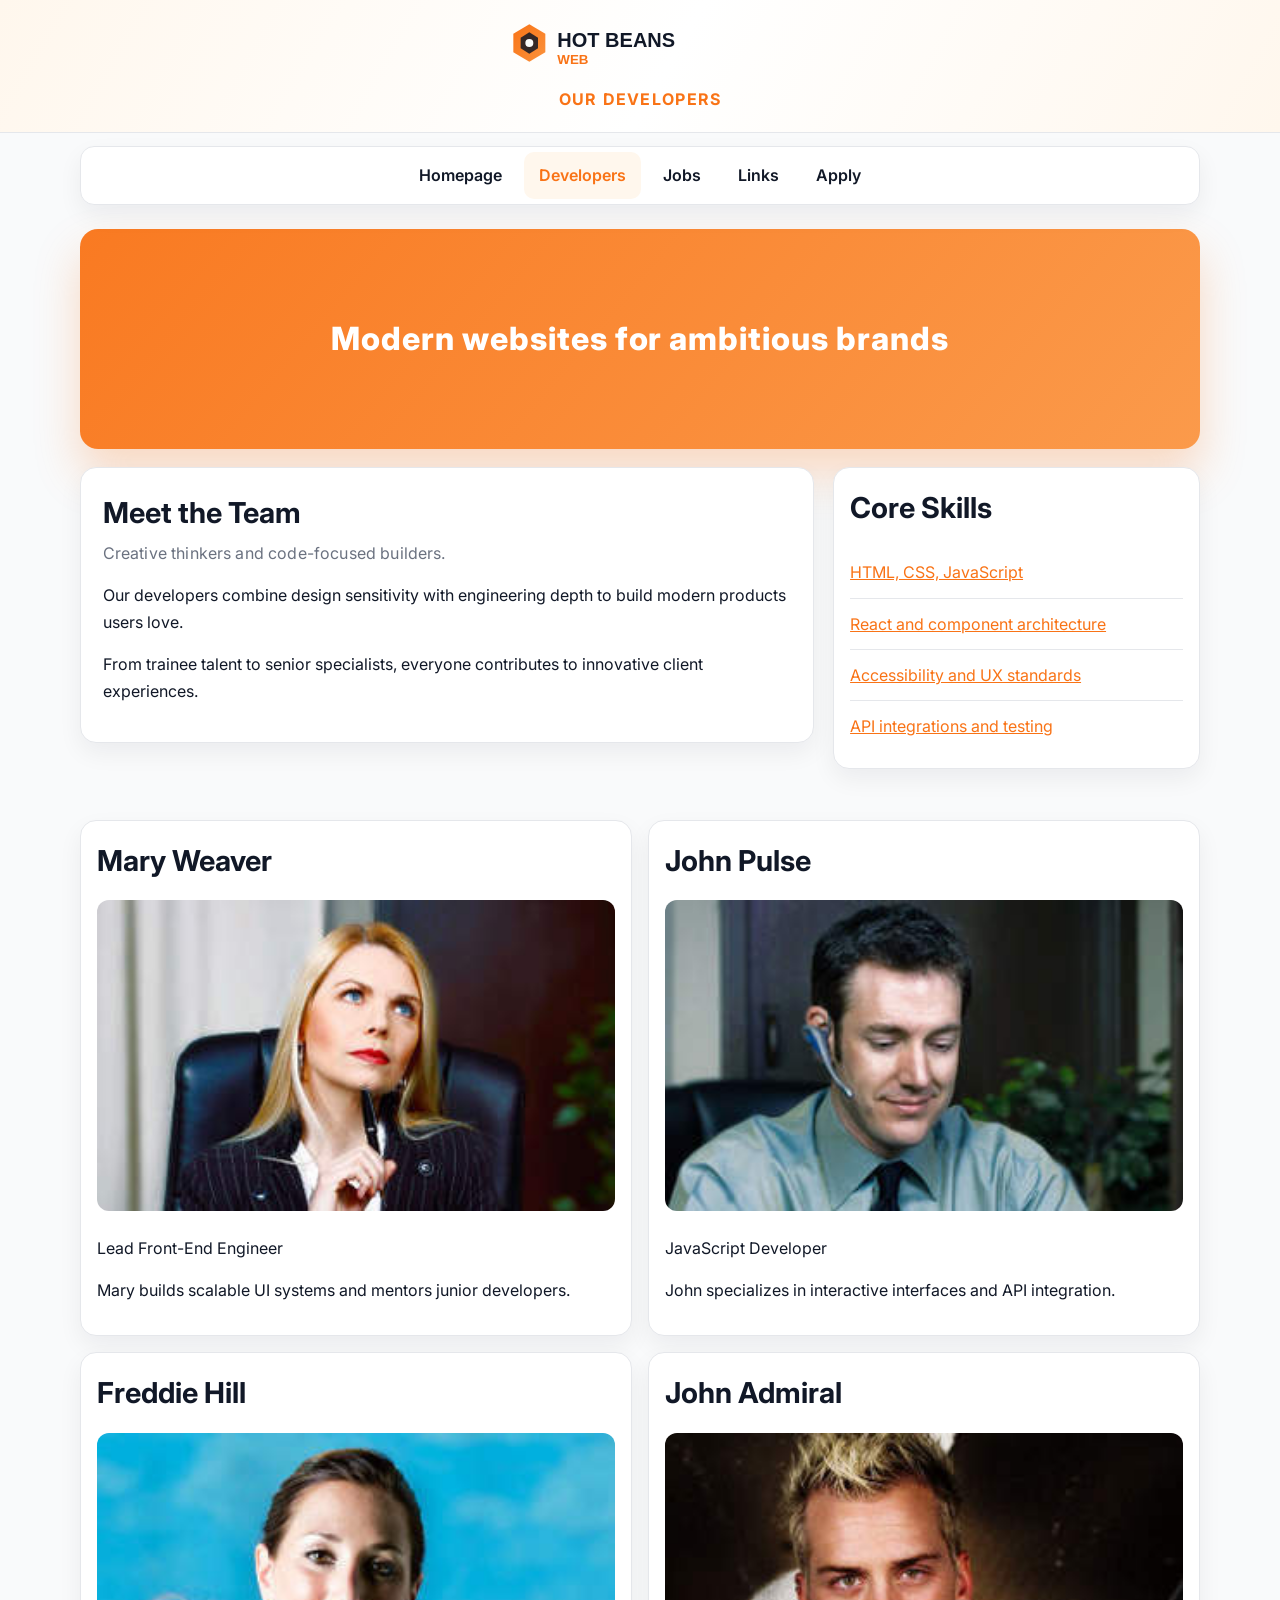
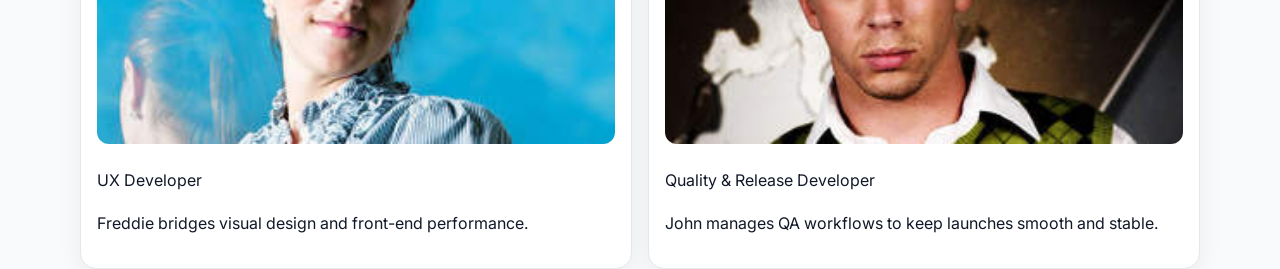
==== commit 738ffd50: "Add custom SVG branding and further modernize UI polish" ====
--- a/Developers.html
+++ b/Developers.html
@@ -7,10 +7,11 @@
 <link href="https://fonts.googleapis.com/css2?family=Inter:wght@400;600;700;800&display=swap" rel="stylesheet">
 <link href="default.css" rel="stylesheet" type="text/css" media="all">
 <link href="fonts.css" rel="stylesheet" type="text/css" media="all">
+<link rel="icon" type="image/svg+xml" href="images/hotbeans-icon.svg">
 </head>
 <body>
 <div id="wrapper">
-<div id="header-wrapper"><div id="header" class="container"><div id="logo"><h1>Hot Beans Web</h1><p>our developers</p></div></div></div>
+<div id="header-wrapper"><div id="header" class="container"><div id="logo"><h1><img src="images/hotbeans-logo.svg" alt="Hot Beans Web logo" class="brand-logo"></h1><p>our developers</p></div></div></div>
 <div id="menu-wrapper"><div id="menu" class="container"><ul>
 <li><a href="index.html">Homepage</a></li><li class="current_page_item"><a href="Developers.html">Developers</a></li><li><a href="Jobs.html">Jobs</a></li><li><a href="Links.html">Links</a></li><li><a href="Form.html">Apply</a></li>
 </ul></div></div>
--- a/default.css
+++ b/default.css
@@ -1,650 +1,144 @@
-html, body {
-	height: 100%;
-	
-}
-
-body {
-    margin: 0px;
-    padding: 0px;
-    background-color: #007BA4;
-    font-family: 'Chivo', sans-serif;
-    font-size: 12pt;
-    font-weight: 300;
-    color: #675015;
-}
-
-
-h1, h2, h3 {
-	margin: 0;
-	padding: 0;
-}
-
-p, ol, ul {
-	margin-top: 0px;
-}
-
-p {
-	line-height: 190%;
-}
-
-a {
-	color: #171717;
-}
-
-a:hover {
-	text-decoration: none;
-}
-
-a img {
-	border: none;
-}
-
-	.image
-	{
-		display: inline-block;
-	}
-	
-		.image img
-		{
-			display: block;
-			width: 100%;
-		}
-
-	.image-full
-	{
-		display: block;
-		width: 100%;
-		margin: 0 0 2em 0;
-	}
-	
-	.image-left
-	{
-		float: left;
-		margin: 0 2em 2em 0;
-	}
-	
-	.image-centered
-	{
-		display: block;
-		margin: 0 0 2em 0;
-	}
-
-		.image-centered img
-		{
-			margin: 0 auto;
-			width: auto;
-		}
-
-hr {
-	display: none;
-}
-
-
-/*********************************************************************************/
-/* List Styles                                                                   */
-/*********************************************************************************/
-
-	ul.style1
-	{
-		margin: 0;
-		padding: 0;
-		list-style: none;
-	}
-	
-	ul.style1 li
-	{
-		border-top: solid 1px #2D2926;
-		padding: 0.80em 0;
-	}
-	
-	ul.style1 li:first-child
-	{
-		border-top: 0;
-		padding-top: 0;
-	}
-
-	ul.style2
-	{
-		margin: 0;
-		padding: 0;
-		list-style: none;
-	}
-	
-	ul.style2 li
-	{
-		border-top: solid 1px #2D2926;
-		padding: 0.80em 0;
-	}
-	
-	ul.style2 li:first-child
-	{
-		border-top: 0;
-		padding-top: 0;
-	}
-
-/*********************************************************************************/
-/* Social Icon Styles                                                            */
-/*********************************************************************************/
-
-	ul.contact
-	{
-		margin: 0;
-		padding: 1.5em 0em 2.5em 0em;
-		list-style: none;
-	}
-	
-	ul.contact li
-	{
-		display: inline-block;
-		padding: 0em 0.30em;
-		font-size: 1em;
-	}
-	
-	ul.contact li span
-	{
-		display: none;
-		margin: 0;
-		padding: 0;
-	}
-	
-	ul.contact li a
-	{
-		color: #FFF;
-	}
-	
-	ul.contact li a:before
-	{
-		display: inline-block;
-		background: #3f3f3f;
-		width: 40px;
-		height: 40px;
-		line-height: 40px;
-		border-radius: 20px;
-		text-align: center;
-		color: #FFFFFF;
-	}
-	
-	ul.contact li a.icon-twitter:before { background: #2DAAE4; }
-	ul.contact li a.icon-facebook:before { background: #39599F; }
-	ul.contact li a.icon-dribbble:before { background: #C4376B;	}
-	ul.contact li a.icon-tumblr:before { background: #31516A; }
-	ul.contact li a.icon-rss:before { background: #F2600B; }
-
-
-/*********************************************************************************/
-/* Heading Titles                                                                */
-/*********************************************************************************/
-
-	.title
-	{
-    margin-bottom: 2em;
-    text-transform: uppercase;
-    text-align: center;
-	}
-
-	.title h2
-	{
-		font-weight: 400;
-		font-size: 2em;
-		color: #B10058;
-	}
-	
-	.title .byline
-	{
-		letter-spacing: 0.15em;
-		text-transform: uppercase;
-		font-weight: 400;
-		font-size: 0.90em;
-		color: #6F6F6F;
-	}
-
-/** WRAPPER */
-
-#wrapper {
-	background: #FFFFFF url(images/bg01.png) repeat;
-}
-
-#footer-wrapper
-{
-	background: #0F0F0F;
-}
-
-.container {
-	width: 1200px;
-	margin: 0px auto;
-}
-
-.clearfix {
-	clear: both;
-}
-
-
-/*********************************************************************************/
-/* Wrappers                                                                      */
-/*********************************************************************************/
-
-#header-wrapper
-{
-    overflow: hidden;
-    background-size: 100%;
-    padding: 2em 0em 2em 0em;
-    background-color: #413316;
-}
-
-
-/*********************************************************************************/
-/* Header                                                                        */
-/*********************************************************************************/
-
-	#header 
-	{
-		position: relative;
-		overflow: hidden;
-		text-align: center;
-	}
-
-/*********************************************************************************/
-/* Logo                                                                          */
-/*********************************************************************************/
-
-	#logo 
-	{
-		width: 500px;
-		height: 100px;
-		margin: 0 auto;
-		padding: 2em 0em;
-		text-transform: uppercase;
-	}
-	
-	#logo h1
-	{
-		letter-spacing: 0.10em;
-		font-size: 3em;
-	}
-	
-	#logo p 
-	{
-		letter-spacing: 0.10em;
-		color: #FFF;
-	}
-	
-
-/*********************************************************************************/
-/* Banner                                                                        */
-/*********************************************************************************/
-
-	#banner 
-	{
-    overflow: hidden;
-    height: 330px;
-    background-repeat: no-repeat;
-    background-position: 0px -27px;
-    background-image: url(images/banner5.png);
-    background-size: cover;
-	}
-	
-	#banner .image
-	{
-	}
-	
-
-/** MENU */
-
-#menu-wrapper
-{
-    background-color: #675730;
-    max-height: 40px;
-}
-
-#menu {
-	overflow: hidden;
-	height: 100px;
-}
-
-#menu ul {
-    margin: 0;
-    padding: 0px 0px 0px 0px;
-    list-style: none;
-    line-height: normal;
-    text-align: center;
-    max-height: 40px;
-}
-
-#menu li {
-    display: inline-block;
-    max-height: 40px;
-}
-
-#menu a {
-    display: block;
-    letter-spacing: 1px;
-    padding: 0px 40px;
-    text-decoration: none;
-    text-align: center;
-    text-transform: uppercase;
-    font-size: 0.80em;
-    line-height: 40px;
-    border: none;
-    color: #FFF;
-    max-height: 40px;
-}
-
-#menu a:hover, #menu .current_page_item a {
-	text-decoration: none;
-}
-
-#menu .current_page_item a {
-	background: #B9A9F0;
-}
-
-/** PAGE */
-
-#page
-{
-	position: relative;
-	overflow: hidden;
-	padding: 6em 0em 5em 0em;
-}
-
-/** CONTENT */
-
-#content
-{
-	float: right;
-	width: 790px;
-}
-
-/*********************************************************************************/
-/* Sidebar                                                                       */
-/*********************************************************************************/
-
-	#sidebar
-	{
-		float: left;
-		width: 345px;
-	}
-	
-	#sidebar .title h2
-	{
-		font-size: 1.6em;
-	}
-	
-	#sidebar .box1
-	{
-		margin-bottom: 3em;
-	}
-
-
-/*********************************************************************************/
-/* Copyright                                                                     */
-/*********************************************************************************/
-
-	#copyright
-	{
-		overflow: hidden;
-		padding: 5em 0em;
-		text-align: center;
-	}
-	
-	#copyright p
-	{
-		letter-spacing: 0.20em;
-		text-align: center;
-		text-transform: uppercase;
-		font-size: 0.80em;
-		color: rgba(255,255,255,.5);
-	}
-	
-	#copyright a
-	{
-		text-decoration: none;
-		color: rgba(255,255,255,.7);
-	}
-
-/*********************************************************************************/
-/* Welcome                                                                       */
-/*********************************************************************************/
-
-	#welcome
-	{
-		overflow: hidden;
-		padding: 5em 0em;
-		border-bottom: 1px solid #E5E5E5;
-		text-align: center;
-	}
-	
-	#welcome h2
-	{
-		letter-spacing: 0.20em;
-		text-transform: uppercase;
-		font-size: 2.6em;
-	}
-	
-	#welcome p
-	{
-		font-size: 1.3em;
-	}
-
-	#welcome .byline
-	{
-		display: block;
-		padding: 0em 0em 1.5em 0em;
-		letter-spacing: 0.15em;
-		text-transform: uppercase;
-		font-weight: 400;
-		font-size: 1.2em;
-		color: #6F6F6F;
-	}
-
-/*********************************************************************************/
-/* Portfolio                                                                     */
-/*********************************************************************************/
-
-	#portfolio-wrapper
-	{
-		background: rgba(0,0,0,.04);
-		padding: 6em 0em;
-		color: rgba(255,255,255,.7);
-	}
-	
-	#portfolio
-	{
-		overflow: hidden;
-	}
-	
-	#portfolio .title h2
-	{
-		font-size: 1.2em;
-		color: #FFF;
-	}
-
-	#portfolio .byline
-	{
-		font-size: 1em;
-		color: #EEA7C1;
-	}
-	
-	
-	.column
-	{
-		width: 282px;
-	}
-	
-.column {
-    float: left;
-    margin-right: 18px;
-	}
-	
-	
-/*********************************************************************************/
-/* Footer                                                                        */
-/*********************************************************************************/
-	
-	#footer-wrapper
-	{
-		overflow: hidden;
-		padding: 5em 0em;
-		background: #43310B;
-	}
-
-	#footer
-	{
-		color: #2D2926;
-	}
-	
-	#footer .title h2
-	{
-		font-weight: 400;
-		font-size: 1.2em;
-		color: #FFFFFF;
-	}
-
-	#footer .title
-	{
-		border-color: #2D2926 !important;
-	}
-	
-	#footer .style1 li
-	{
-		border-color: #2D2926 !important;
-	}
-	
-	#footer .style1 a
-	{
-		font-size:1em;
-		color: #FFFFFF;
-	}
-	
-	#box1
-	{
-		float: left;
-		width: 354px;
-		margin-right: 24px;
-		padding-right: 30px;
-	}
-	
-	#box2
-	{
-		float: left;
-		width: 354px;
-		margin-left: 24px;
-		padding-right: 30px;
-	}
-	
-	#box3
-	{
-		float: right;
-		width: 344px;
-		padding-left: 40px;
-	}
-
-
-
-
-
-
-
-
-
-
-
-
-
-
-
-
-
-	ul li a {
-}
-.column p {
-    text-align: center;
-}
-.column .button {
-    /* [disabled]text-align: center; */
-    margin-left: 0px;
-    position: relative;
-    left: 30px;
-}
-
-.job-card {
-    background: #ffffff;
-    border: 1px solid #e6e6e6;
-    border-left: 6px solid #b10058;
-    border-radius: 10px;
-    padding: 1.2em;
-    margin-bottom: 1em;
-    box-shadow: 0 8px 22px rgba(0,0,0,0.08);
+:root {
+  --bg: #f9fafb;
+  --primary: #f97316;
+  --accent: #fb923c;
+  --text: #111827;
+  --muted: #6b7280;
+  --card: #ffffff;
+  --border: #e5e7eb;
 }
 
-.application-form {
-    margin-top: 2em;
-    background: linear-gradient(160deg, #f8fbff, #eef7ff);
-    border: 1px solid #cfe2f7;
-    border-radius: 12px;
-    padding: 1.5em;
+* { box-sizing: border-box; }
+html, body { height: 100%; }
+body {
+  margin: 0;
+  background: var(--bg);
+  color: var(--text);
+  font-family: 'Inter', 'Chivo', sans-serif;
+  line-height: 1.65;
 }
 
-.application-form h3 {
-    margin-bottom: 1em;
-    color: #163453;
+.container { width: min(1120px, 92%); margin: 0 auto; }
+#wrapper { background: var(--bg); }
+
+#header-wrapper {
+  background: linear-gradient(120deg, #fff7ed 0%, #ffffff 52%, #fff7ed 100%);
+  border-bottom: 1px solid var(--border);
+}
+#header { padding: 1.2rem 0; }
+#logo { text-transform: uppercase; text-align: center; }
+#logo h1 { margin: 0; font-size: 2rem; font-weight: 800; letter-spacing: .03em; color: var(--text); }
+#logo p { margin: .2rem 0 0; color: var(--primary); font-weight: 700; letter-spacing: .08em; }
+
+#menu-wrapper { padding: .8rem 0 1.1rem; }
+#menu {
+  background: #fff;
+  border: 1px solid var(--border);
+  border-radius: 14px;
+  box-shadow: 0 10px 24px rgba(17,24,39,.06);
+}
+#menu ul { list-style: none; margin: 0; padding: .35rem .5rem; display: flex; gap: .4rem; flex-wrap: wrap; justify-content: center; }
+#menu li a {
+  display: inline-block;
+  padding: .62rem .95rem;
+  border-radius: 10px;
+  text-decoration: none;
+  color: var(--text);
+  font-weight: 600;
+}
+#menu li a:hover, #menu .current_page_item a { background: #fff7ed; color: var(--primary); }
+
+#banner {
+  height: 220px;
+  margin: .4rem auto 1.1rem;
+  width: min(1120px, 92%);
+  border-radius: 18px;
+  background: linear-gradient(130deg, rgba(249,115,22,.95), rgba(251,146,60,.92));
+  box-shadow: 0 24px 45px rgba(249,115,22,.25);
 }
 
-.application-form label {
-    display: block;
-    margin: 0.7em 0 0.35em;
-    font-weight: 700;
-    color: #10263b;
+#page {
+  display: grid;
+  grid-template-columns: 2fr 1fr;
+  gap: 1.2rem;
+  align-items: start;
+  background: transparent;
+  padding-bottom: 2rem;
 }
 
-.application-form input,
-.application-form select,
-.application-form textarea {
-    width: 100%;
-    padding: 0.7em;
-    border: 1px solid #b9c8d8;
-    border-radius: 8px;
-    box-sizing: border-box;
-    font-size: 1em;
-    font-family: 'Chivo', sans-serif;
+#content, #sidebar .box2, .column, .job-card, .application-form {
+  background: var(--card);
+  border: 1px solid var(--border);
+  border-radius: 16px;
+  box-shadow: 0 10px 25px rgba(17,24,39,.06);
+}
+#content { padding: 1.35rem; }
+#sidebar .box2 { padding: 1rem; }
+
+.title { margin-bottom: 1rem; text-transform: none; text-align: left; }
+.title h2 { margin: 0 0 .2rem; font-size: 1.8rem; color: var(--text); }
+.title .byline { color: var(--muted); letter-spacing: .01em; text-transform: none; }
+
+a { color: var(--primary); }
+a:hover { color: #ea580c; }
+
+ul.style1, ul.style2 { list-style: none; margin: 0; padding: 0; }
+ul.style1 li, ul.style2 li { border-top: 1px solid var(--border); padding: .75rem 0; }
+ul.style1 li:first-child, ul.style2 li:first-child { border-top: 0; }
+
+.job-card { padding: 1rem 1.1rem; margin-bottom: .9rem; border-left: 5px solid var(--accent); }
+.application-form { padding: 1.2rem; }
+.application-form label { display:block; margin: .65rem 0 .35rem; font-weight: 700; }
+.application-form input, .application-form select, .application-form textarea {
+  width:100%; border:1px solid #d1d5db; border-radius:10px; padding:.7rem .75rem; font: inherit; color: var(--text); background: #fff;
+}
+.application-form button, .neon-btn {
+  display:inline-block; margin-top: .9rem; border:0; border-radius:10px; padding:.75rem 1.1rem; font-weight:700; cursor:pointer; text-decoration:none;
+  background: var(--primary); color:#fff; box-shadow: 0 10px 18px rgba(249,115,22,.28);
+}
+.application-form button:hover, .neon-btn:hover { background: var(--accent); }
+
+#portfolio { display:grid; grid-template-columns: repeat(2, minmax(0,1fr)); gap:1rem; margin:1.2rem auto 2rem; }
+.column { padding: 1rem; }
+.image img { width:100%; border-radius:12px; }
+
+#footer-wrapper, #copyright { display:none; }
+
+@media (max-width: 900px) {
+  #page { grid-template-columns: 1fr; }
+  #portfolio { grid-template-columns: 1fr; }
+  #banner { height: 160px; }
 }
 
-.application-form button {
-    margin-top: 1em;
-    background: #b10058;
-    color: #fff;
-    border: none;
-    border-radius: 8px;
-    padding: 0.8em 1.2em;
-    font-weight: 700;
-    cursor: pointer;
+.brand-logo { width: 280px; max-width: 100%; height: auto; display: block; margin: 0 auto; }
+
+#header-wrapper {
+  position: sticky;
+  top: 0;
+  z-index: 40;
+  backdrop-filter: blur(8px);
 }
 
-.application-form button:hover {
-    background: #8d0047;
+#menu {
+  backdrop-filter: blur(8px);
 }
 
-body {
-    background: #0b0b14;
-    color: #e9e9ff;
-    font-family: 'Inter', 'Chivo', sans-serif;
+#content, #sidebar .box2, .column, .job-card, .application-form {
+  transition: transform .2s ease, box-shadow .2s ease;
 }
-#wrapper { background: radial-gradient(circle at top right, #251042 0%, #0b0b14 48%, #050509 100%); }
-#header-wrapper { background: linear-gradient(90deg, #13071f, #26103f); border-bottom: 2px solid #9d4dff; }
-#logo h1, .title h2 { color: #d48cff; font-weight: 800; }
-#logo p, .title .byline { color: #7cf9ff; }
-#menu { background: rgba(0,0,0,0.45); border: 1px solid #6f26c9; border-radius: 12px; }
-#menu a { color: #f6f2ff; }
-#menu .current_page_item a { color: #7cf9ff; }
-#banner { background: linear-gradient(90deg, rgba(124,249,255,0.15), rgba(212,140,255,0.2)); height: 140px; border-radius: 14px; margin-top: 20px; }
-#page { background: rgba(14,11,27,0.92); border: 1px solid #41206e; border-radius: 16px; padding: 2em; box-shadow: 0 0 30px rgba(124,249,255,0.08); }
-a { color: #7cf9ff; }
-.style2 li, .style1 li { border-color: #362153; }
-.box2 { background: rgba(0,0,0,0.25); padding: 1em; border-radius: 12px; }
-.neon-btn { display:inline-block; background:#8a2cff; color:#fff; padding:0.8em 1.2em; border-radius:999px; text-decoration:none; font-weight:700; box-shadow:0 0 14px rgba(124,249,255,0.5); }
-.neon-btn:hover { background:#aa57ff; }
-.job-card { background: rgba(24,16,44,0.95); border:1px solid #5f2fa1; border-left:6px solid #7cf9ff; color:#efeaff; }
-.application-form { background: rgba(20,12,36,0.95); border:1px solid #6f26c9; }
-.application-form label { color: #d2bcff; }
-.application-form input, .application-form select, .application-form textarea { background:#120c22; color:#f4eeff; border:1px solid #4f2d7f; }
-.application-form button { background:#7cf9ff; color:#190f2c; }
-.application-form button:hover { background:#b1fbff; }
+#content:hover, #sidebar .box2:hover, .column:hover, .job-card:hover {
+  transform: translateY(-2px);
+  box-shadow: 0 16px 30px rgba(17,24,39,.10);
+}
+
+#banner::before {
+  content: "Modern websites for ambitious brands";
+  display: flex;
+  align-items: center;
+  justify-content: center;
+  height: 100%;
+  color: #fff;
+  font-weight: 800;
+  font-size: clamp(1.2rem, 2.6vw, 2rem);
+  letter-spacing: .03em;
+}
